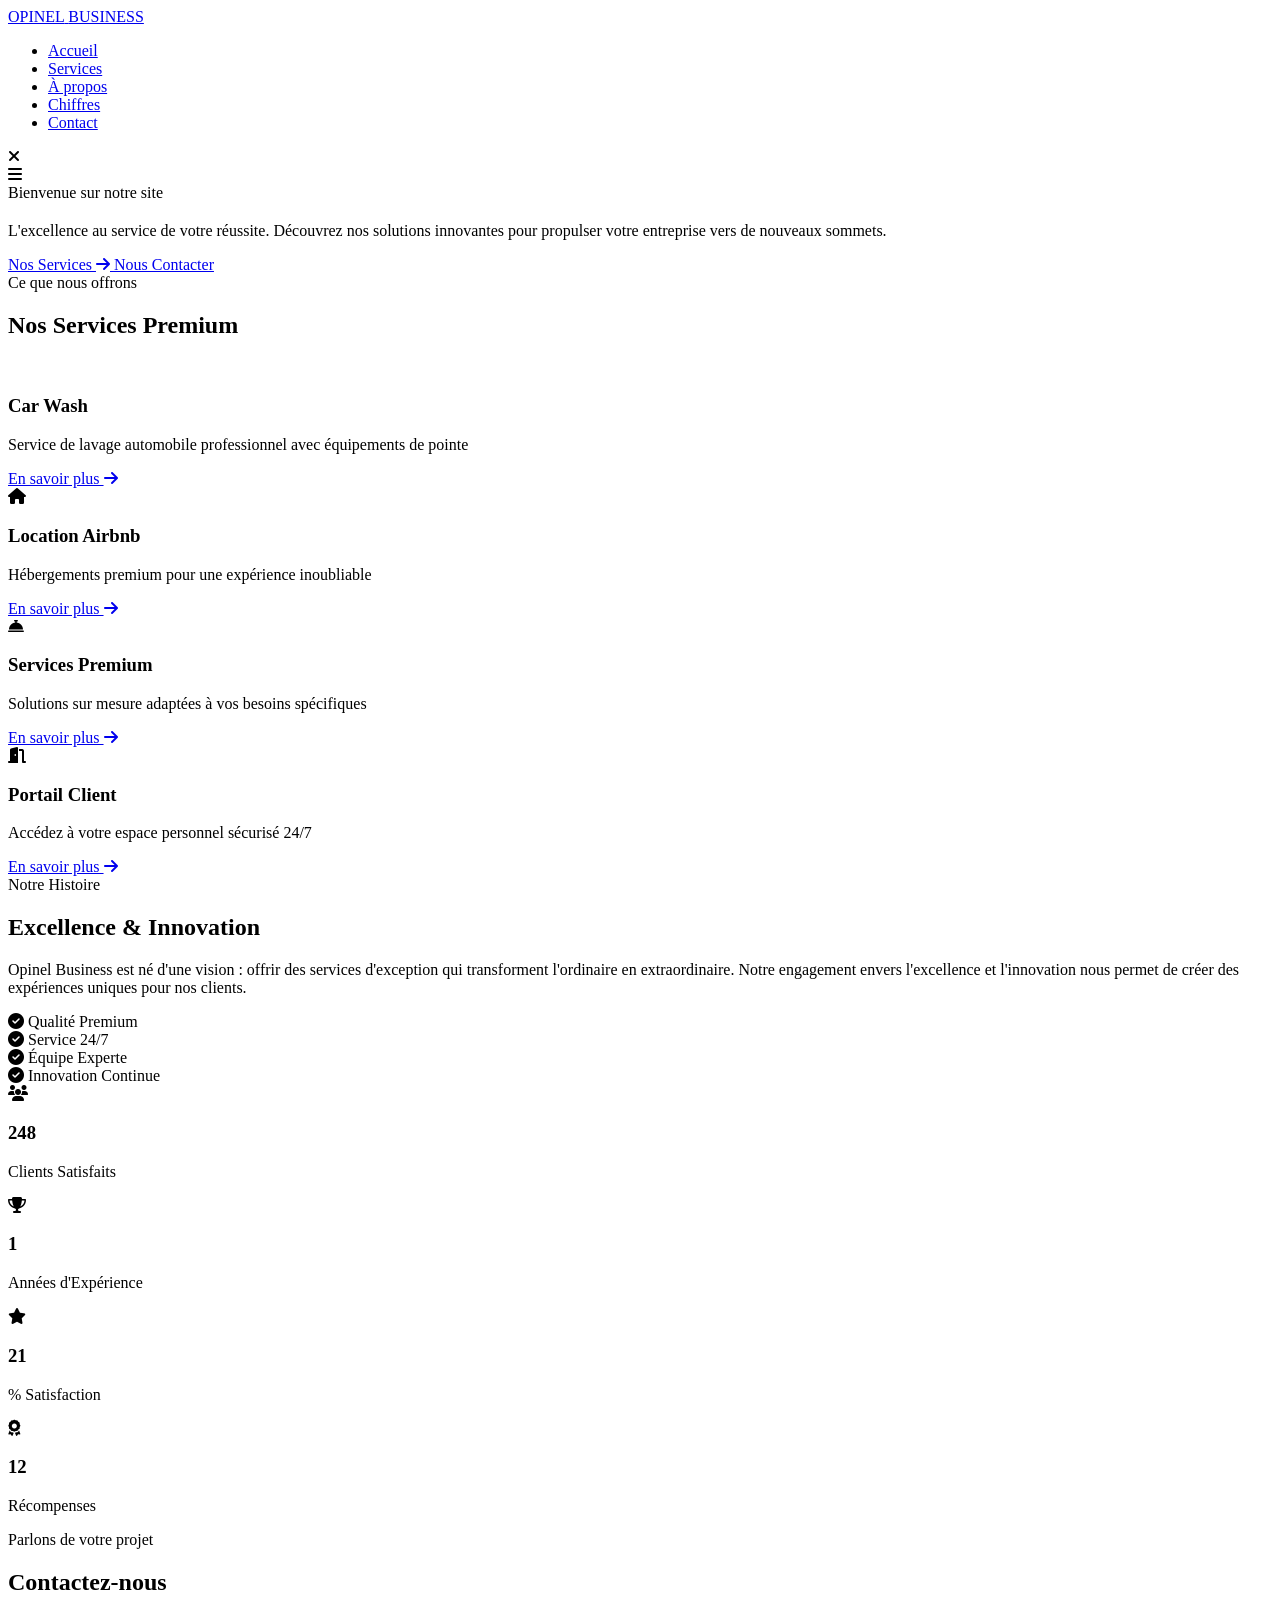
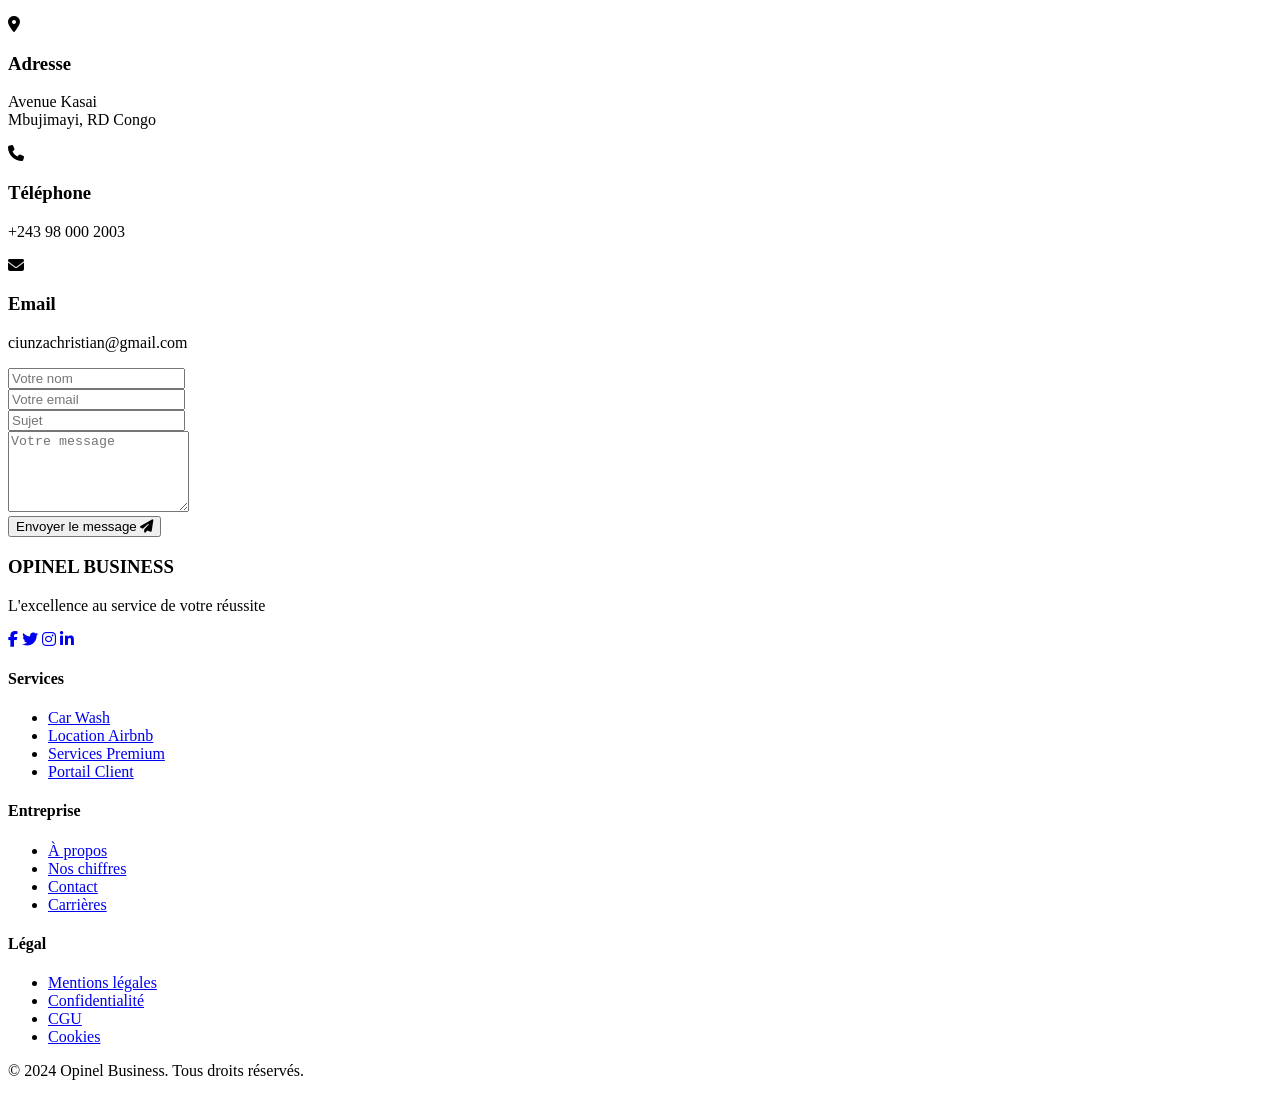
==== index.html @ 50ddfa92 "Add files via upload" ====
<!DOCTYPE html>
<html lang="fr">
<head>
    <meta charset="UTF-8">
    <meta name="viewport" content="width=device-width, initial-scale=1.0">
    <title>Opinel Business - Excellence & Innovation</title>
    <link rel="stylesheet" href="accueil.css">
    <link rel="stylesheet" href="https://cdnjs.cloudflare.com/ajax/libs/font-awesome/6.4.0/css/all.min.css">
</head>
<body>
    <!-- Header Sophistiqué -->
    <header class="header" id="header">
        <nav class="nav container">
            <a href="#" class="nav__logo">
                <span class="logo-text">OPINEL</span>
                <span class="logo-sub">BUSINESS</span>
            </a>
            
            <div class="nav__menu" id="nav-menu">
                <ul class="nav__list">
                    <li class="nav__item"><a href="#home" class="nav__link active">Accueil</a></li>
                    <li class="nav__item"><a href="services.html" class="nav__link">Services</a></li>
                    <li class="nav__item"><a href="about.html" class="nav__link">À propos</a></li>
                    <li class="nav__item"><a href="#stats" class="nav__link">Chiffres</a></li>
                    <li class="nav__item"><a href="#contact" class="nav__link">Contact</a></li>
                </ul>
                <div class="nav__close" id="nav-close">
                    <i class="fas fa-times"></i>
                </div>
            </div>

            <div class="nav__toggle" id="nav-toggle">
                <i class="fas fa-bars"></i>
            </div>
        </nav>
    </header>

    <!-- Section 1: Hero -->
    <section class="hero" id="home">
        <div class="hero__container container">
            <div class="hero__content">
                <span class="hero__subtitle animate-fade">Bienvenue sur notre site</span>
                <h1 class="hero__title animate-slide-up">
                    OPINEL<br>
                    <span class="gradient-text">BUSINESS</span>
                </h1>
                <p class="hero__description animate-fade-delay">
                    L'excellence au service de votre réussite. Découvrez nos solutions innovantes pour propulser votre entreprise vers de nouveaux sommets.
                </p>
                <div class="hero__buttons animate-fade-delay-2">
                    <a href="services.html" class="btn btn-primary">
                        Nos Services
                        <i class="fas fa-arrow-right"></i>
                    </a>
                    <a href="#contact" class="btn btn-secondary">
                        Nous Contacter
                    </a>
                </div>
            </div>
            <div class="hero__image animate-float">
                <div class="hero__shape"></div>
            </div>
        </div>
        <div class="scroll-indicator">
            <span></span>
        </div>
    </section>

    <!-- Section 2: Services -->
    <section class="services" id="services">
        <div class="container">
            <div class="section__header">
                <span class="section__subtitle">Ce que nous offrons</span>
                <h2 class="section__title">Nos Services Premium</h2>
            </div>

            <div class="services__grid">
                <div class="service__card">
                    <div class="service__icon">
                        <i class="fas fa-car-wash"></i>
                    </div>
                    <h3 class="service__title">Car Wash</h3>
                    <p class="service__description">
                        Service de lavage automobile professionnel avec équipements de pointe
                    </p>
                    <a href="Carwash.html" class="service__link">
                        En savoir plus <i class="fas fa-arrow-right"></i>
                    </a>
                </div>

                <div class="service__card">
                    <div class="service__icon">
                        <i class="fas fa-home"></i>
                    </div>
                    <h3 class="service__title">Location Airbnb</h3>
                    <p class="service__description">
                        Hébergements premium pour une expérience inoubliable
                    </p>
                    <a href="Rbnb.html" class="service__link">
                        En savoir plus <i class="fas fa-arrow-right"></i>
                    </a>
                </div>

                <div class="service__card">
                    <div class="service__icon">
                        <i class="fas fa-concierge-bell"></i>
                    </div>
                    <h3 class="service__title">Services Premium</h3>
                    <p class="service__description">
                        Solutions sur mesure adaptées à vos besoins spécifiques
                    </p>
                    <a href="services.html" class="service__link">
                        En savoir plus <i class="fas fa-arrow-right"></i>
                    </a>
                </div>

                <div class="service__card">
                    <div class="service__icon">
                        <i class="fas fa-door-open"></i>
                    </div>
                    <h3 class="service__title">Portail Client</h3>
                    <p class="service__description">
                        Accédez à votre espace personnel sécurisé 24/7
                    </p>
                    <a href="portail.html" class="service__link">
                        En savoir plus <i class="fas fa-arrow-right"></i>
                    </a>
                </div>
            </div>
        </div>
    </section>

    <!-- Section 3: À propos -->
    <section class="about" id="about">
        <div class="container">
            <div class="about__container">
                <div class="about__image">
                    <div class="about__shape-1"></div>
                    <div class="about__shape-2"></div>
                </div>
                <div class="about__content">
                    <span class="section__subtitle">Notre Histoire</span>
                    <h2 class="section__title">Excellence & Innovation</h2>
                    <p class="about__description">
                        Opinel Business est né d'une vision : offrir des services d'exception qui transforment l'ordinaire en extraordinaire. Notre engagement envers l'excellence et l'innovation nous permet de créer des expériences uniques pour nos clients.
                    </p>
                    <div class="about__features">
                        <div class="feature">
                            <i class="fas fa-check-circle"></i>
                            <span>Qualité Premium</span>
                        </div>
                        <div class="feature">
                            <i class="fas fa-check-circle"></i>
                            <span>Service 24/7</span>
                        </div>
                        <div class="feature">
                            <i class="fas fa-check-circle"></i>
                            <span>Équipe Experte</span>
                        </div>
                        <div class="feature">
                            <i class="fas fa-check-circle"></i>
                            <span>Innovation Continue</span>
                        </div>
                    </div>
                </div>
            </div>
        </div>
    </section>

    <!-- Section 4: Statistiques -->
    <section class="stats" id="stats">
        <div class="container">
            <div class="stats__grid">
                <div class="stat__card">
                    <i class="fas fa-users"></i>
                    <h3 class="stat__number" data-target="+1000">0</h3>
                    <p class="stat__label">Clients Satisfaits</p>
                </div>
                <div class="stat__card">
                    <i class="fas fa-trophy"></i>
                    <h3 class="stat__number" data-target="+5">0</h3>
                    <p class="stat__label">Années d'Expérience</p>
                </div>
                <div class="stat__card">
                    <i class="fas fa-star"></i>
                    <h3 class="stat__number" data-target="85">0</h3>
                    <p class="stat__label">% Satisfaction</p>
                </div>
                <div class="stat__card">
                    <i class="fas fa-award"></i>
                    <h3 class="stat__number" data-target="50">0</h3>
                    <p class="stat__label">Récompenses</p>
                </div>
            </div>
        </div>
    </section>

    <!-- Section 5: Contact -->
    <section class="contact" id="contact">
        <div class="container">
            <div class="section__header">
                <span class="section__subtitle">Parlons de votre projet</span>
                <h2 class="section__title">Contactez-nous</h2>
            </div>

            <div class="contact__container">
                <div class="contact__info">
                    <div class="contact__card">
                        <i class="fas fa-map-marker-alt"></i>
                        <h3>Adresse</h3>
                        <p>Avenue Kasai<br>Mbujimayi, RD Congo</p>
                    </div>
                    <div class="contact__card">
                        <i class="fas fa-phone"></i>
                        <h3>Téléphone</h3>
                        <p>+243 98 000 2003</p>
                    </div>
                    <div class="contact__card">
                        <i class="fas fa-envelope"></i>
                        <h3>Email</h3>
                        <p>ciunzachristian@gmail.com</p>
                    </div>
                </div>

                <form class="contact__form">
                    <div class="form__group">
                        <input type="text" placeholder="Votre nom" class="form__input" required>
                    </div>
                    <div class="form__group">
                        <input type="email" placeholder="Votre email" class="form__input" required>
                    </div>
                    <div class="form__group">
                        <input type="text" placeholder="Sujet" class="form__input" required>
                    </div>
                    <div class="form__group">
                        <textarea placeholder="Votre message" class="form__input form__textarea" rows="5" required></textarea>
                    </div>
                    <button type="submit" class="btn btn-primary btn-full">
                        Envoyer le message
                        <i class="fas fa-paper-plane"></i>
                    </button>
                </form>
            </div>
        </div>
    </section>

    <!-- Footer Tendance -->
    <footer class="footer">
        <div class="container">
            <div class="footer__container">
                <div class="footer__brand">
                    <h3 class="footer__logo">
                        <span>OPINEL</span>
                        <span>BUSINESS</span>
                    </h3>
                    <p class="footer__description">
                        L'excellence au service de votre réussite
                    </p>
                    <div class="footer__social">
                        <a href="#" class="social__link"><i class="fab fa-facebook-f"></i></a>
                        <a href="#" class="social__link"><i class="fab fa-twitter"></i></a>
                        <a href="#" class="social__link"><i class="fab fa-instagram"></i></a>
                        <a href="#" class="social__link"><i class="fab fa-linkedin-in"></i></a>
                    </div>
                </div>

                <div class="footer__links">
                    <div class="footer__column">
                        <h4 class="footer__title">Services</h4>
                        <ul class="footer__list">
                            <li><a href="Carwash.html">Car Wash</a></li>
                            <li><a href="Rbnb.html">Location Airbnb</a></li>
                            <li><a href="services.html">Services Premium</a></li>
                            <li><a href="portail.html">Portail Client</a></li>
                        </ul>
                    </div>

                    <div class="footer__column">
                        <h4 class="footer__title">Entreprise</h4>
                        <ul class="footer__list">
                            <li><a href="#about">À propos</a></li>
                            <li><a href="#stats">Nos chiffres</a></li>
                            <li><a href="#contact">Contact</a></li>
                            <li><a href="#">Carrières</a></li>
                        </ul>
                    </div>

                    <div class="footer__column">
                        <h4 class="footer__title">Légal</h4>
                        <ul class="footer__list">
                            <li><a href="#">Mentions légales</a></li>
                            <li><a href="#">Confidentialité</a></li>
                            <li><a href="#">CGU</a></li>
                            <li><a href="#">Cookies</a></li>
                        </ul>
                    </div>
                </div>
            </div>

            <div class="footer__bottom">
                <p>&copy; 2024 Opinel Business. Tous droits réservés.</p>
            </div>
        </div>
    </footer>

    <script src="accueil.js"></script>
</body>
</html>
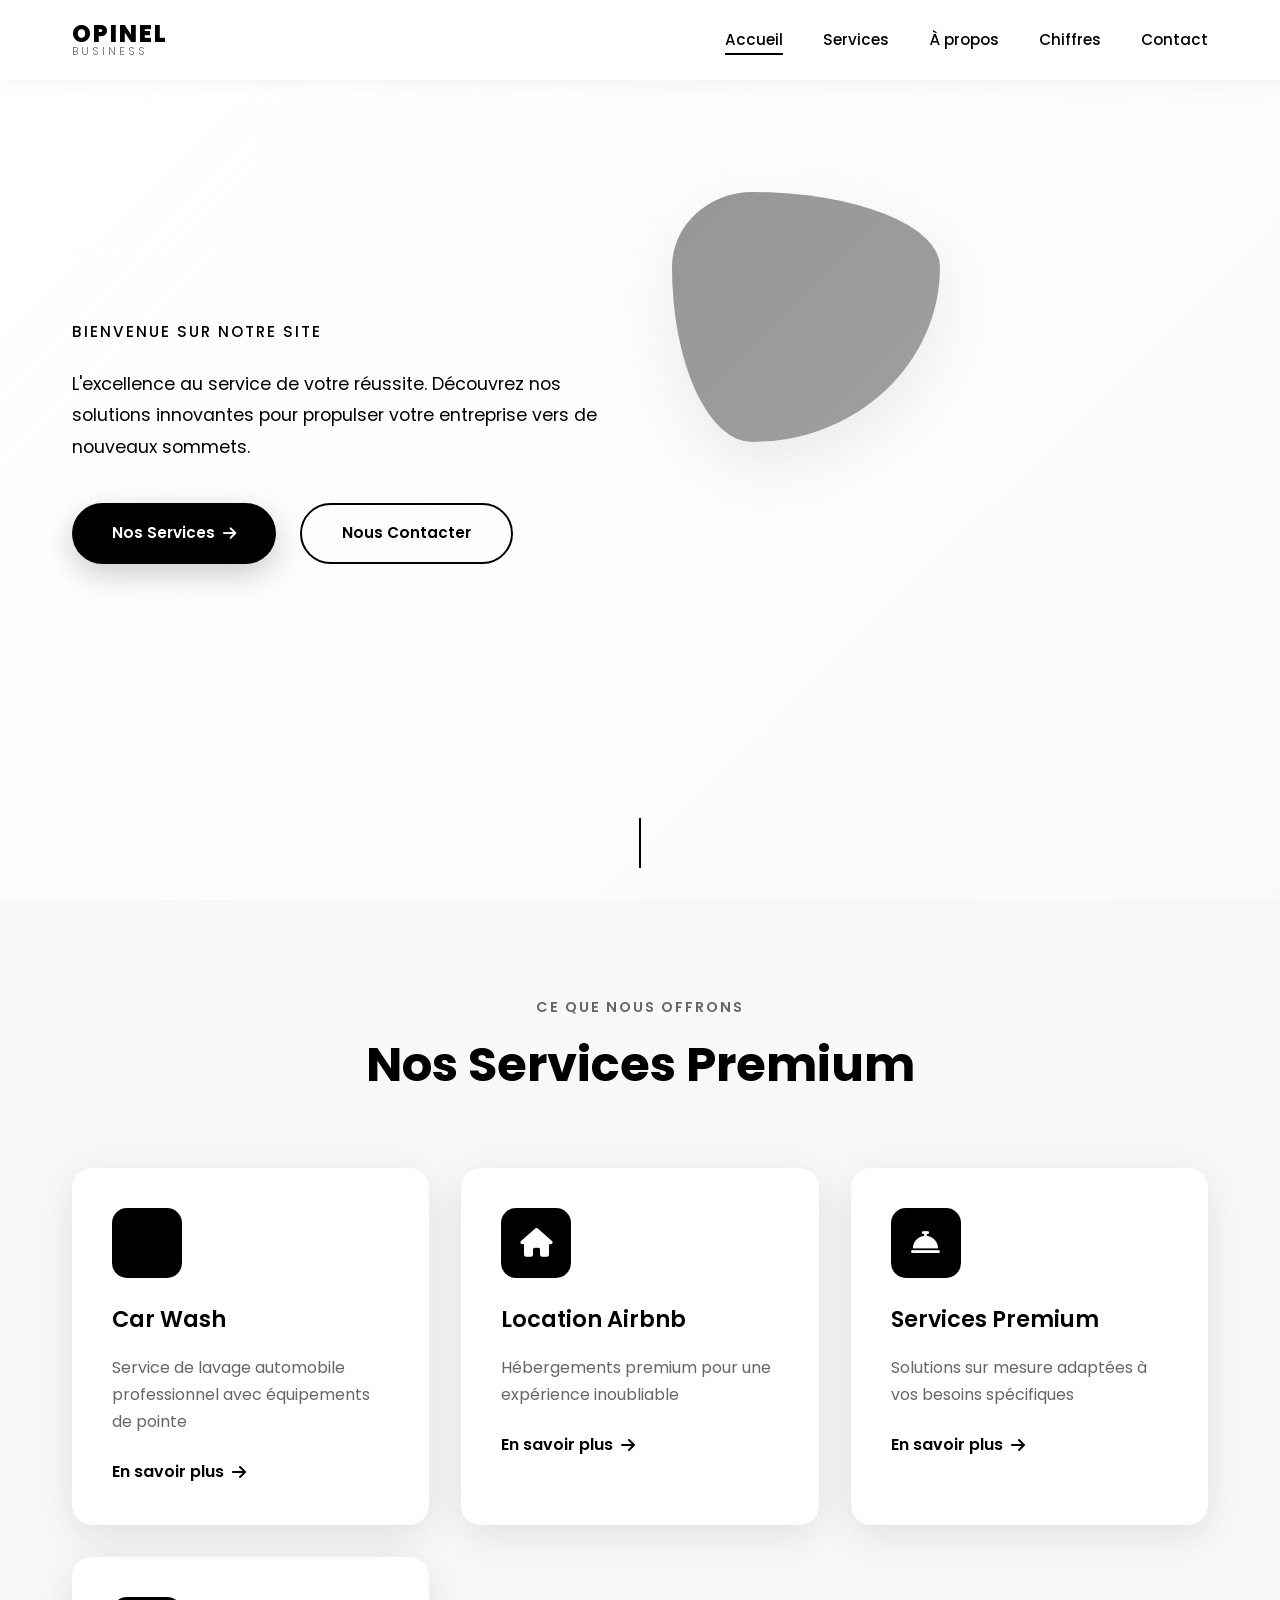
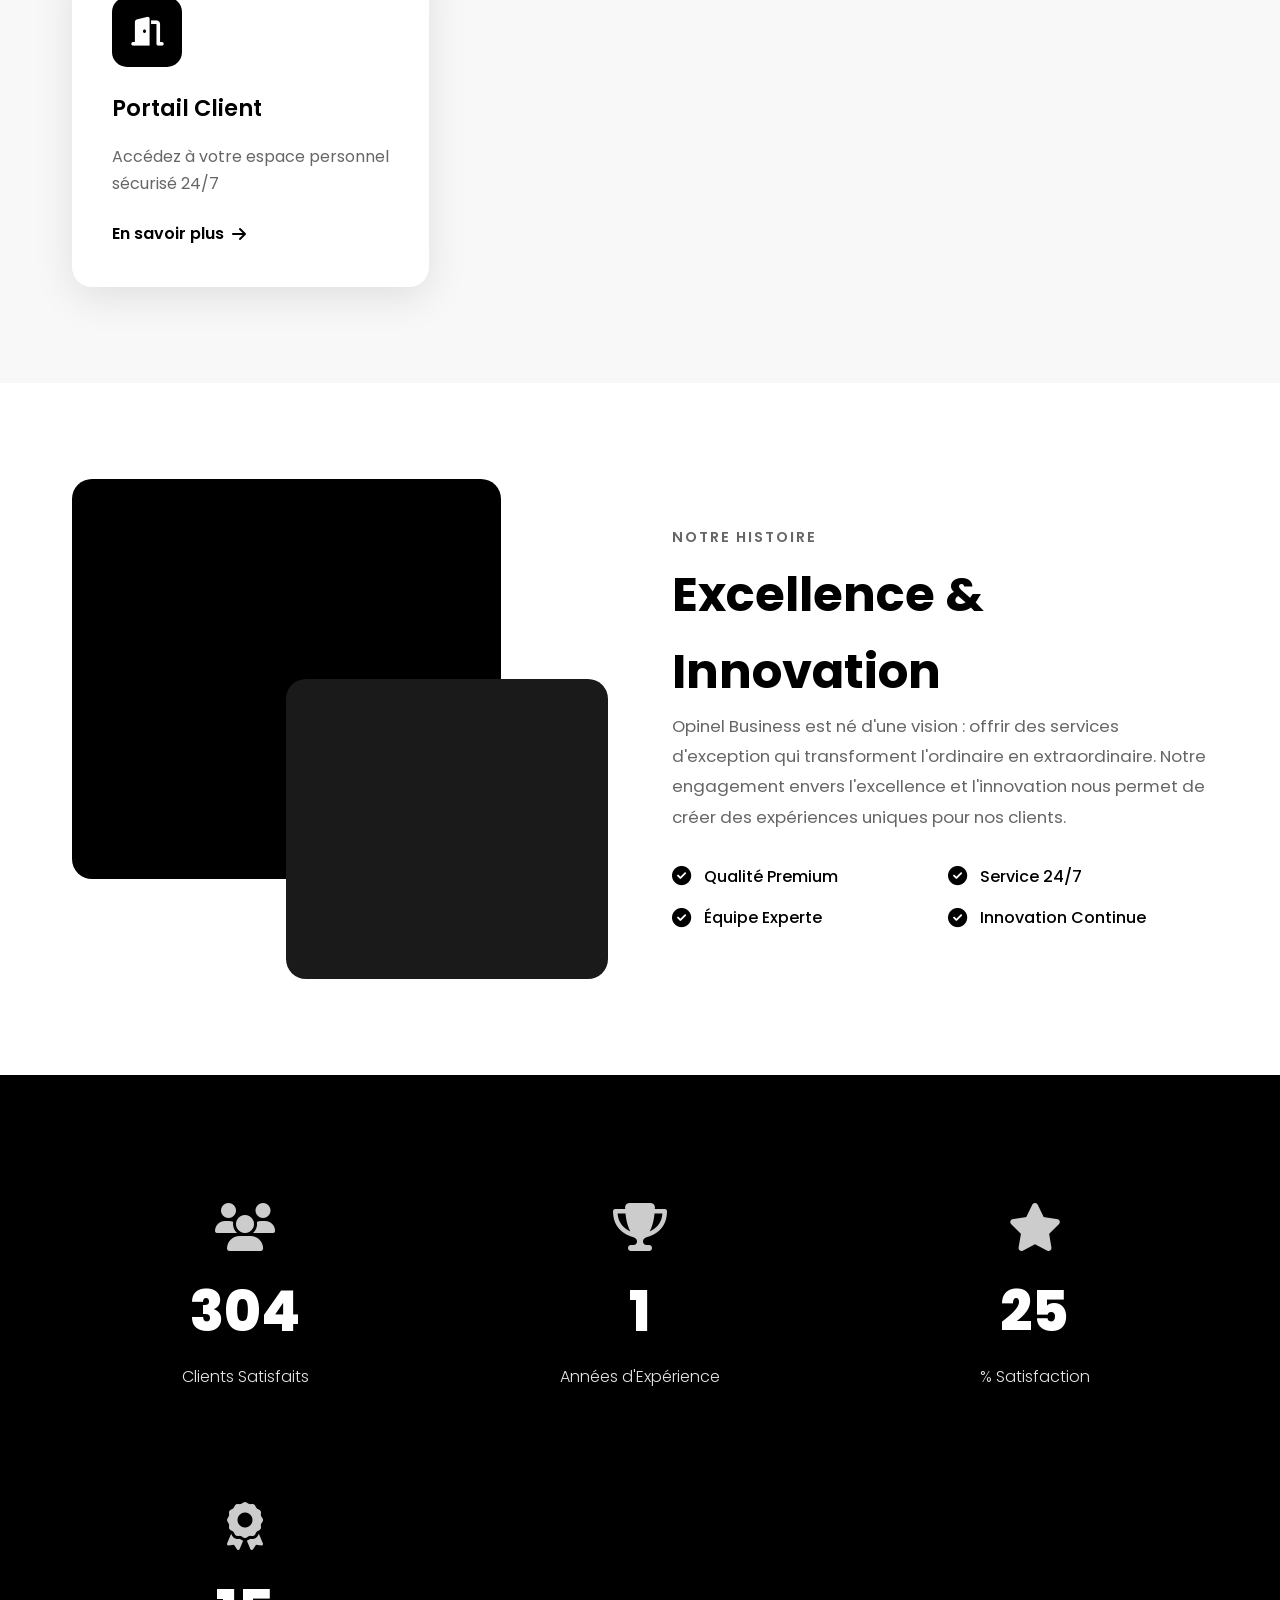
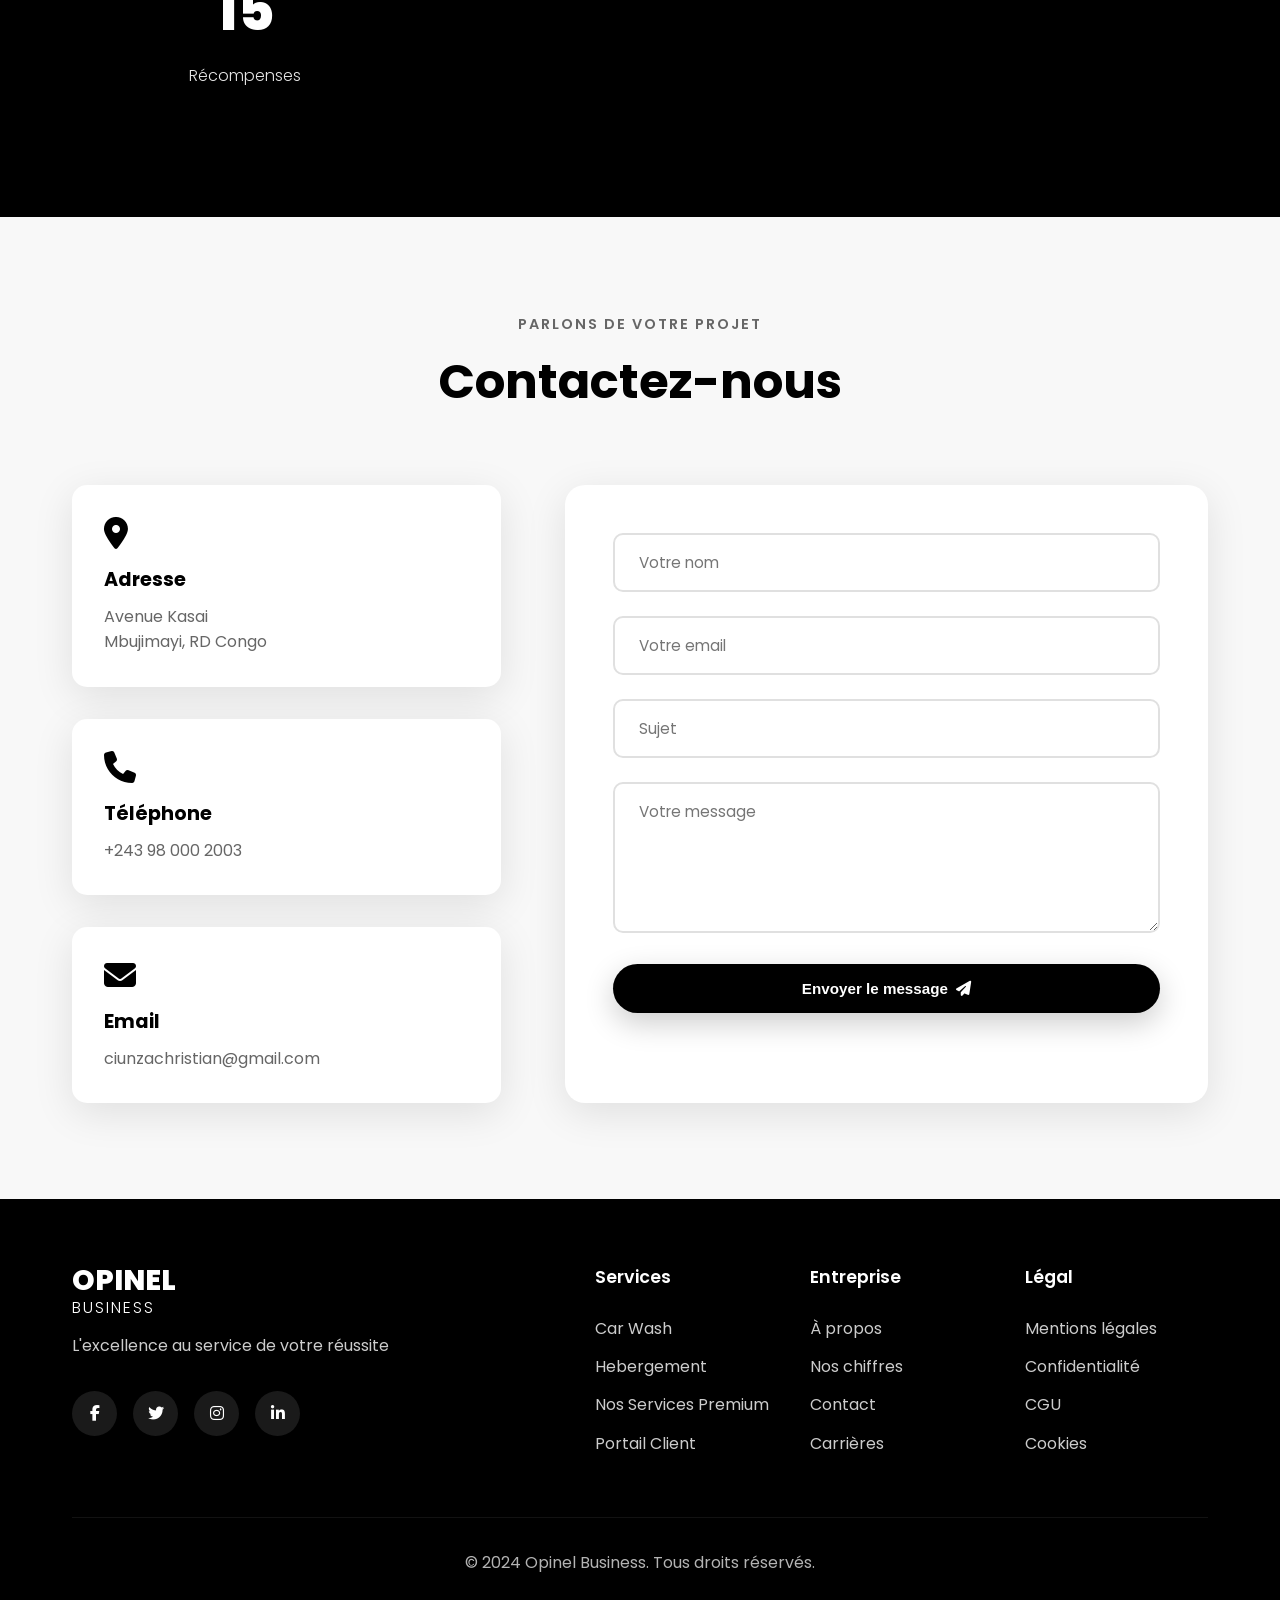
==== commit 01331727: "Add files via upload" ====
--- a/index.html
+++ b/index.html
@@ -96,7 +96,7 @@
                     <p class="service__description">
                         Hébergements premium pour une expérience inoubliable
                     </p>
-                    <a href="Rbnb.html" class="service__link">
+                    <a href="hebergement.html" class="service__link">
                         En savoir plus <i class="fas fa-arrow-right"></i>
                     </a>
                 </div>
@@ -269,8 +269,8 @@
                         <h4 class="footer__title">Services</h4>
                         <ul class="footer__list">
                             <li><a href="Carwash.html">Car Wash</a></li>
-                            <li><a href="Rbnb.html">Location Airbnb</a></li>
-                            <li><a href="services.html">Services Premium</a></li>
+                            <li><a href="hebergement.html">Hebergement</a></li>
+                            <li><a href="services.html">Nos Services Premium</a></li>
                             <li><a href="portail.html">Portail Client</a></li>
                         </ul>
                     </div>
@@ -278,7 +278,7 @@
                     <div class="footer__column">
                         <h4 class="footer__title">Entreprise</h4>
                         <ul class="footer__list">
-                            <li><a href="#about">À propos</a></li>
+                            <li><a href="about.html">À propos</a></li>
                             <li><a href="#stats">Nos chiffres</a></li>
                             <li><a href="#contact">Contact</a></li>
                             <li><a href="#">Carrières</a></li>
--- a/accueil.css
+++ b/accueil.css
@@ -0,0 +1,811 @@
+@import url('https://fonts.googleapis.com/css2?family=Poppins:wght@300;400;500;600;700;800&display=swap');
+
+:root {
+    --primary-color: #000000;
+    --secondary-color: #ffffff;
+    --accent-color: #1a1a1a;
+    --text-dark: #000000;
+    --text-light: #666666;
+    --text-white: #ffffff;
+    --bg-light: #f8f8f8;
+    --transition: all 0.4s cubic-bezier(0.4, 0, 0.2, 1);
+    --shadow: 0 10px 40px rgba(0, 0, 0, 0.1);
+    --shadow-hover: 0 20px 60px rgba(0, 0, 0, 0.15);
+}
+
+* {
+    margin: 0;
+    padding: 0;
+    box-sizing: border-box;
+}
+
+html {
+    scroll-behavior: smooth;
+}
+
+body {
+    font-family: 'Poppins', sans-serif;
+    background-color: var(--secondary-color);
+    color: var(--text-dark);
+    line-height: 1.6;
+    overflow-x: hidden;
+}
+
+.container {
+    max-width: 1200px;
+    margin: 0 auto;
+    padding: 0 2rem;
+}
+
+/* Header Sophistiqué */
+.header {
+    position: fixed;
+    top: 0;
+    left: 0;
+    width: 100%;
+    background: rgba(255, 255, 255, 0.95);
+    backdrop-filter: blur(10px);
+    box-shadow: 0 2px 20px rgba(0, 0, 0, 0.05);
+    z-index: 1000;
+    transition: var(--transition);
+}
+
+.header.scroll-header {
+    background: rgba(255, 255, 255, 0.98);
+    box-shadow: 0 2px 30px rgba(0, 0, 0, 0.1);
+}
+
+.nav {
+    display: flex;
+    justify-content: space-between;
+    align-items: center;
+    height: 80px;
+}
+
+.nav__logo {
+    display: flex;
+    flex-direction: column;
+    text-decoration: none;
+    line-height: 1;
+}
+
+.logo-text {
+    font-size: 1.5rem;
+    font-weight: 800;
+    color: var(--primary-color);
+    letter-spacing: 2px;
+}
+
+.logo-sub {
+    font-size: 0.7rem;
+    font-weight: 300;
+    color: var(--text-light);
+    letter-spacing: 3px;
+}
+
+.nav__list {
+    display: flex;
+    gap: 2.5rem;
+    list-style: none;
+}
+
+.nav__link {
+    text-decoration: none;
+    color: var(--text-dark);
+    font-weight: 500;
+    font-size: 0.95rem;
+    position: relative;
+    transition: var(--transition);
+}
+
+.nav__link::after {
+    content: '';
+    position: absolute;
+    bottom: -5px;
+    left: 0;
+    width: 0;
+    height: 2px;
+    background: var(--primary-color);
+    transition: var(--transition);
+}
+
+.nav__link:hover::after,
+.nav__link.active::after {
+    width: 100%;
+}
+
+.nav__toggle,
+.nav__close {
+    display: none;
+    font-size: 1.5rem;
+    cursor: pointer;
+}
+
+/* Hero Section */
+.hero {
+    min-height: 100vh;
+    display: flex;
+    align-items: center;
+    justify-content: center;
+    position: relative;
+    padding-top: 80px;
+    background: linear-gradient(135deg, rgba(255, 255, 255, 0.55) 0%, rgba(248, 248, 248, 0.55) 100%),
+                url('images/CW\(29\).jpg') center/contain no-repeat fixed;
+    overflow: hidden;
+}
+
+.hero::before {
+    content: '';
+    position: absolute;
+    top: 0;
+    left: 0;
+    width: 100%;
+    height: 100%;
+    background: linear-gradient(135deg, rgba(255, 255, 255, 0.55) 0%, rgba(248, 248, 248, 0.55) 100%);
+    z-index: 0;
+    pointer-events: none;
+}
+
+.hero__container {
+    display: grid;
+    grid-template-columns: 1fr 1fr;
+    gap: 4rem;
+    align-items: center;
+    position: relative;
+    z-index: 1;
+}
+
+.hero__subtitle {
+    font-size: 0.95rem;
+    font-weight: 500;
+    color: var(--text-dark);
+    letter-spacing: 2px;
+    text-transform: uppercase;
+    display: block;
+    margin-bottom: 1rem;
+}
+
+.hero__title {
+    font-size: 4.5rem;
+    font-weight: 800;
+    line-height: 1.1;
+    margin-bottom: 1.5rem;
+    color: var(--primary-color);
+}
+
+.gradient-text {
+    background: linear-gradient(135deg, #000000 0%, #434343 100%);
+    -webkit-background-clip: text;
+    -webkit-text-fill-color: transparent;
+    background-clip: text;
+}
+
+.hero__description {
+    font-size: 1.1rem;
+    color: var(--text-dark);
+    margin-bottom: 2.5rem;
+    line-height: 1.8;
+}
+
+.hero__buttons {
+    display: flex;
+    gap: 1.5rem;
+    flex-wrap: wrap;
+}
+
+.btn {
+    padding: 1rem 2.5rem;
+    border-radius: 50px;
+    text-decoration: none;
+    font-weight: 600;
+    font-size: 0.95rem;
+    transition: var(--transition);
+    display: inline-flex;
+    align-items: center;
+    gap: 0.5rem;
+    border: none;
+    cursor: pointer;
+}
+
+.btn-primary {
+    background: var(--primary-color);
+    color: var(--text-white);
+    box-shadow: 0 10px 30px rgba(0, 0, 0, 0.2);
+}
+
+.btn-primary:hover {
+    transform: translateY(-3px);
+    box-shadow: 0 15px 40px rgba(0, 0, 0, 0.3);
+}
+
+.btn-secondary {
+    background: transparent;
+    color: var(--primary-color);
+    border: 2px solid var(--primary-color);
+}
+
+.btn-secondary:hover {
+    background: var(--primary-color);
+    color: var(--text-white);
+    transform: translateY(-3px);
+}
+
+.btn-full {
+    width: 100%;
+    justify-content: center;
+}
+
+.hero__image {
+    position: relative;
+    height: 500px;
+}
+
+.hero__shape {
+    width:50%;
+    height: 50%;
+    background: linear-gradient(135deg, #352f2f 0%, #434343 100%);
+    border-radius: 30% 70% 70% 30% / 30% 30% 70% 70%;
+    animation: morph 8s ease-in-out infinite;
+    box-shadow: var(--shadow-hover);
+    opacity: 0.5;
+}
+
+@keyframes morph {
+    0%, 100% {
+        border-radius: 30% 70% 70% 30% / 30% 30% 70% 70%;
+    }
+    50% {
+        border-radius: 70% 30% 30% 70% / 70% 70% 30% 30%;
+    }
+}
+
+.scroll-indicator {
+    position: absolute;
+    bottom: 2rem;
+    left: 50%;
+    transform: translateX(-50%);
+    z-index: 1;
+}
+
+.scroll-indicator span {
+    display: block;
+    width: 2px;
+    height: 50px;
+    background: var(--primary-color);
+    animation: scroll 2s ease-in-out infinite;
+}
+
+@keyframes scroll {
+    0%, 100% {
+        transform: translateY(0);
+        opacity: 0;
+    }
+    50% {
+        opacity: 1;
+    }
+}
+
+/* Sections communes */
+section {
+    padding: 6rem 0;
+}
+
+.section__header {
+    text-align: center;
+    margin-bottom: 4rem;
+}
+
+.section__subtitle {
+    font-size: 0.9rem;
+    font-weight: 600;
+    color: var(--text-light);
+    letter-spacing: 2px;
+    text-transform: uppercase;
+    display: block;
+    margin-bottom: 0.5rem;
+}
+
+.section__title {
+    font-size: 3rem;
+    font-weight: 700;
+    color: var(--primary-color);
+}
+
+/* Services */
+.services {
+    background: var(--bg-light);
+}
+
+.services__grid {
+    display: grid;
+    grid-template-columns: repeat(auto-fit, minmax(280px, 1fr));
+    gap: 2rem;
+}
+
+.service__card {
+    background: var(--secondary-color);
+    padding: 2.5rem;
+    border-radius: 20px;
+    box-shadow: var(--shadow);
+    transition: var(--transition);
+    position: relative;
+    overflow: hidden;
+}
+
+.service__card::before {
+    content: '';
+    position: absolute;
+    top: 0;
+    left: 0;
+    width: 100%;
+    height: 4px;
+    background: linear-gradient(90deg, #000000 0%, #434343 100%);
+    transform: scaleX(0);
+    transition: var(--transition);
+}
+
+.service__card:hover {
+    transform: translateY(-10px);
+    box-shadow: var(--shadow-hover);
+}
+
+.service__card:hover::before {
+    transform: scaleX(1);
+}
+
+.service__icon {
+    width: 70px;
+    height: 70px;
+    background: var(--primary-color);
+    color: var(--text-white);
+    border-radius: 15px;
+    display: flex;
+    align-items: center;
+    justify-content: center;
+    font-size: 1.8rem;
+    margin-bottom: 1.5rem;
+    transition: var(--transition);
+}
+
+.service__card:hover .service__icon {
+    transform: rotateY(360deg);
+}
+
+.service__title {
+    font-size: 1.4rem;
+    font-weight: 600;
+    margin-bottom: 1rem;
+    color: var(--primary-color);
+}
+
+.service__description {
+    color: var(--text-light);
+    margin-bottom: 1.5rem;
+    line-height: 1.7;
+}
+
+.service__link {
+    color: var(--primary-color);
+    text-decoration: none;
+    font-weight: 600;
+    display: inline-flex;
+    align-items: center;
+    gap: 0.5rem;
+    transition: var(--transition);
+}
+
+.service__link:hover {
+    gap: 1rem;
+}
+
+/* About */
+.about__container {
+    display: grid;
+    grid-template-columns: 1fr 1fr;
+    gap: 4rem;
+    align-items: center;
+}
+
+.about__image {
+    position: relative;
+    height: 500px;
+}
+
+.about__shape-1,
+.about__shape-2 {
+    position: absolute;
+    border-radius: 20px;
+}
+
+.about__shape-1 {
+    width: 80%;
+    height: 80%;
+    background: var(--primary-color);
+    top: 0;
+    left: 0;
+    animation: float 6s ease-in-out infinite;
+}
+
+.about__shape-2 {
+    width: 60%;
+    height: 60%;
+    background: var(--accent-color);
+    bottom: 0;
+    right: 0;
+    animation: float 6s ease-in-out infinite reverse;
+}
+
+@keyframes float {
+    0%, 100% {
+        transform: translateY(0);
+    }
+    50% {
+        transform: translateY(-20px);
+    }
+}
+
+.about__description {
+    color: var(--text-light);
+    margin-bottom: 2rem;
+    line-height: 1.8;
+    font-size: 1.05rem;
+}
+
+.about__features {
+    display: grid;
+    grid-template-columns: repeat(2, 1fr);
+    gap: 1rem;
+}
+
+.feature {
+    display: flex;
+    align-items: center;
+    gap: 0.8rem;
+    color: var(--text-dark);
+    font-weight: 500;
+}
+
+.feature i {
+    color: var(--primary-color);
+    font-size: 1.2rem;
+}
+
+/* Stats */
+.stats {
+    background: var(--primary-color);
+    color: var(--text-white);
+}
+
+.stats__grid {
+    display: grid;
+    grid-template-columns: repeat(auto-fit, minmax(250px, 1fr));
+    gap: 3rem;
+}
+
+.stat__card {
+    text-align: center;
+    padding: 2rem;
+}
+
+.stat__card i {
+    font-size: 3rem;
+    margin-bottom: 1rem;
+    opacity: 0.8;
+}
+
+.stat__number {
+    font-size: 3.5rem;
+    font-weight: 800;
+    margin-bottom: 0.5rem;
+}
+
+.stat__label {
+    font-size: 1rem;
+    opacity: 0.9;
+    font-weight: 300;
+}
+
+/* Contact */
+.contact {
+    background: var(--bg-light);
+}
+
+.contact__container {
+    display: grid;
+    grid-template-columns: 1fr 1.5fr;
+    gap: 4rem;
+}
+
+.contact__info {
+    display: flex;
+    flex-direction: column;
+    gap: 2rem;
+}
+
+.contact__card {
+    background: var(--secondary-color);
+    padding: 2rem;
+    border-radius: 15px;
+    box-shadow: var(--shadow);
+    transition: var(--transition);
+}
+
+.contact__card:hover {
+    transform: translateX(10px);
+}
+
+.contact__card i {
+    font-size: 2rem;
+    color: var(--primary-color);
+    margin-bottom: 1rem;
+}
+
+.contact__card h3 {
+    font-size: 1.2rem;
+    margin-bottom: 0.5rem;
+    color: var(--primary-color);
+}
+
+.contact__card p {
+    color: var(--text-light);
+}
+
+.contact__form {
+    background: var(--secondary-color);
+    padding: 3rem;
+    border-radius: 20px;
+    box-shadow: var(--shadow);
+}
+
+.form__group {
+    margin-bottom: 1.5rem;
+}
+
+.form__input {
+    width: 100%;
+    padding: 1rem 1.5rem;
+    border: 2px solid #e0e0e0;
+    border-radius: 10px;
+    font-family: 'Poppins', sans-serif;
+    font-size: 0.95rem;
+    transition: var(--transition);
+}
+
+.form__input:focus {
+    outline: none;
+    border-color: var(--primary-color);
+}
+
+.form__textarea {
+    resize: vertical;
+    min-height: 120px;
+}
+
+/* Footer */
+.footer {
+    background: var(--primary-color);
+    color: var(--text-white);
+    padding: 4rem 0 2rem;
+}
+
+.footer__container {
+    display: grid;
+    grid-template-columns: 1.5fr 2fr;
+    gap: 4rem;
+    margin-bottom: 3rem;
+}
+
+.footer__logo {
+    font-size: 1.8rem;
+    font-weight: 800;
+    margin-bottom: 1rem;
+    display: flex;
+    flex-direction: column;
+    line-height: 1.2;
+}
+
+.footer__logo span:last-child {
+    font-size: 1rem;
+    font-weight: 300;
+    letter-spacing: 2px;
+}
+
+.footer__description {
+    opacity: 0.8;
+    margin-bottom: 2rem;
+}
+
+.footer__social {
+    display: flex;
+    gap: 1rem;
+}
+
+.social__link {
+    width: 45px;
+    height: 45px;
+    background: rgba(255, 255, 255, 0.1);
+    border-radius: 50%;
+    display: flex;
+    align-items: center;
+    justify-content: center;
+    color: var(--text-white);
+    text-decoration: none;
+    transition: var(--transition);
+}
+
+.social__link:hover {
+    background: var(--text-white);
+    color: var(--primary-color);
+    transform: translateY(-5px);
+}
+
+.footer__links {
+    display: grid;
+    grid-template-columns: repeat(3, 1fr);
+    gap: 2rem;
+}
+
+.footer__title {
+    font-size: 1.1rem;
+    margin-bottom: 1.5rem;
+    font-weight: 600;
+}
+
+.footer__list {
+    list-style: none;
+}
+
+.footer__list li {
+    margin-bottom: 0.8rem;
+}
+
+.footer__list a {
+    color: rgba(255, 255, 255, 0.8);
+    text-decoration: none;
+    transition: var(--transition);
+}
+
+.footer__list a:hover {
+    color: var(--text-white);
+    padding-left: 5px;
+}
+
+.footer__bottom {
+    text-align: center;
+    padding-top: 2rem;
+    border-top: 1px solid rgba(255, 255, 255, 0.1);
+    opacity: 0.7;
+}
+
+/* Animations */
+.animate-fade {
+    opacity: 0;
+    animation: fadeIn 1s ease forwards;
+}
+
+.animate-fade-delay {
+    opacity: 0;
+    animation: fadeIn 1s ease 0.3s forwards;
+}
+
+.animate-fade-delay-2 {
+    opacity: 0;
+    animation: fadeIn 1s ease 0.6s forwards;
+}
+
+.animate-slide-up {
+    opacity: 0;
+    transform: translateY(30px);
+    animation: slideUp 1s ease 0.2s forwards;
+}
+
+.animate-float {
+    animation: floatAnimation 3s ease-in-out infinite;
+}
+
+@keyframes fadeIn {
+    to {
+        opacity: 1;
+    }
+}
+
+@keyframes slideUp {
+    to {
+        opacity: 1;
+        transform: translateY(0);
+    }
+}
+
+@keyframes floatAnimation {
+    0%, 100% {
+        transform: translateY(0);
+    }
+    50% {
+        transform: translateY(-20px);
+    }
+}
+
+/* Responsive */
+@media screen and (max-width: 968px) {
+    .nav__menu {
+        position: fixed;
+        top: 0;
+        right: -100%;
+        width: 75%;
+        height: 100vh;
+        background: var(--secondary-color);
+        padding: 6rem 2rem 2rem;
+        transition: var(--transition);
+        box-shadow: -2px 0 20px rgba(0, 0, 0, 0.1);
+    }
+
+    .nav__menu.show-menu {
+        right: 0;
+    }
+
+    .nav__list {
+        flex-direction: column;
+        gap: 2rem;
+    }
+
+    .nav__toggle,
+    .nav__close {
+        display: block;
+    }
+
+    .nav__close {
+        position: absolute;
+        top: 1.5rem;
+        right: 1.5rem;
+    }
+
+    .hero__container,
+    .about__container,
+    .contact__container {
+        grid-template-columns: 1fr;
+        gap: 3rem;
+    }
+
+    .hero__title {
+        font-size: 3rem;
+    }
+
+    .section__title {
+        font-size: 2.5rem;
+    }
+
+    .footer__container {
+        grid-template-columns: 1fr;
+    }
+
+    .footer__links {
+        grid-template-columns: repeat(2, 1fr);
+    }
+}
+
+@media screen and (max-width: 576px) {
+    .hero__title {
+        font-size: 2.5rem;
+    }
+
+    .section__title {
+        font-size: 2rem;
+    }
+
+    .services__grid {
+        grid-template-columns: 1fr;
+    }
+
+    .stats__grid {
+        grid-template-columns: repeat(2, 1fr);
+        gap: 2rem;
+    }
+
+    .footer__links {
+        grid-template-columns: 1fr;
+    }
+
+    .contact__form {
+        padding: 2rem;
+    }
+}
